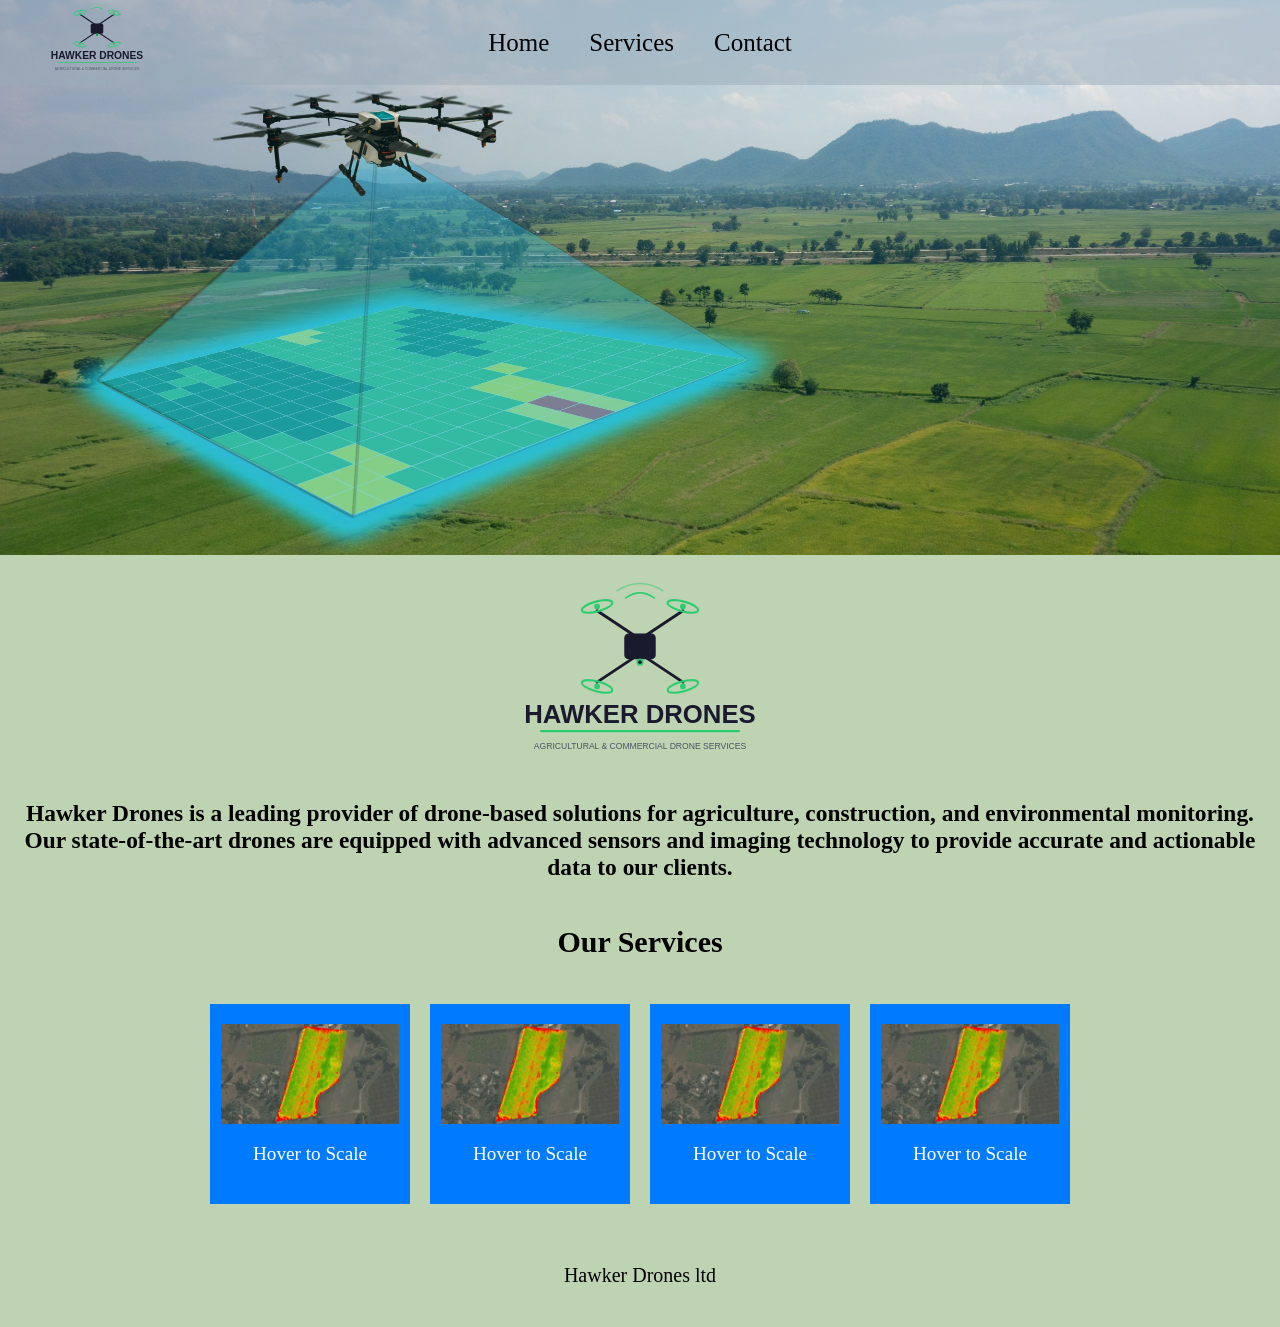
==== index.html @ 9b470d62 "Update  7" ====
<!DOCTYPE html>
<html lang="en">

<head>
    <meta charset="UTF-8">
    <meta name="Haker Drones" content="Hawker Drones">
    <title>Hawker Drones</title>
    <link href="./style.css" rel="stylesheet">
</head>


    <nav>


      <div class="nav-logo">
      <a href="./index.html">
      <object data="./images/hawkerdroneslogo.svg" alt="Hawker Drones" height="80px">

      </object>
      </a>
    </div>
 
        
        <div class="nav-links">
            <a href="./index.html">Home</a>
            <a href="./projects.html">Services</a>
            <a href="./contact.html">Contact</a>
        </div>

    </nav>




<body>



 <div >

<img src="./images/filedsrv.jpeg" style="width: 100%;  object-fit: cover; display: block;" alt="Banner">
          
        </div>


 <main>



    <div>
<img class="mainlogo" src="./images/hawkerdroneslogo.svg" style="height: 200px;" alt="Hawker Drones"></h1>
    </div>
<div>
        <h3>Hawker Drones is a leading provider of drone-based solutions for agriculture, construction, and environmental monitoring. Our state-of-the-art drones are equipped with advanced sensors and imaging technology to provide accurate and actionable data to our clients.</h2>
    </div>





<div style="width: 100%;">
    <h2 class="section-title">Our Services</h2>
</div>



<div class="box scale-box">
    <object data="./images/NRI_reflectance_map_of_a_farm.jpeg" alt="Hawker Drones" height="100px"></object>
    <p>Hover to Scale</p>
</div>
    
<div class="box scale-box">
    <object data="./images/NRI_reflectance_map_of_a_farm.jpeg" alt="Hawker Drones" height="100px"></object>
    <p>Hover to Scale</p>
</div>

<div class="box scale-box">
    <object data="./images/NRI_reflectance_map_of_a_farm.jpeg" alt="Hawker Drones" height="100px"></object>
    <p>Hover to Scale</p>
</div>


<div class="box scale-box">
    <object data="./images/NRI_reflectance_map_of_a_farm.jpeg" alt="Hawker Drones" height="100px"></object>
    <p>Hover to Scale</p>
</div>




        
    </main>

    <footer>
        <p>Hawker Drones ltd </p>
    </footer>
</body>

</html>
---- style.css ----
nav {
    background-color: #9aaab87c;
    color: rgb(75, 185, 167);
    position: fixed;
    top: 0px;
    left: 0;
    width: 100%;
    min-height: 40px;  
    display: flex;
    align-items: center;
    padding: 10 20px;
    z-index: 10;
}

nav .nav-logo {
    margin-right: auto; 
    z-index: 9;
}

nav .nav-links {
    position: absolute;  
    left: 50%;          
    transform: translateX(-50%); 
    display: flex;
    align-items: center;
}

nav .nav-links a {
    font-size: 25px;
    margin: 0 20px;
    text-decoration: none;
    color: rgb(0, 0, 0);          
}




body {
    font-family: times new roman, serif;
    font-size: 20px;
    margin: 0 0px;
    padding: 0;
    padding-top: 0px;
    text-align: center;
    background-color: #bdd3b2;
}



h2.class- {
    margin-top: 0;
    margin: 0px 0;
}


h3 {
    margin-top: 0;
    margin: 0px 0;
}





.box1 {
    top: 60px;
    left: 0;
    width: 100%;
    padding: 0px;
    margin: 20px;
    background-color: #f0f0f0;
    border: 1px solid #ccc; 


}

.sticky-box {
    position: sticky;
    width: 100%;
    top: 600px;
    z-index: 9

}


main {
    display: flex;
    justify-content: center;
    flex-wrap: wrap;
    gap: 20px;
    padding: 20px;
}

.section-title {
    width: 100%;
    text-align: center;
}






.box {
    width: 200px;
    height: 200px;
    background-color: #007BFF;
    color: white;
    display: flex;
    flex-direction: column; 
    justify-content: center;
    align-items: center;
    font-size: 1.2rem;
    transition: all 0.4s ease;
    cursor: pointer;
    
}


.scale-box:hover {
    transform: scale(1.1);
    background-color: #0056b3;
   
}




footer {
    margin: 40px 0;
}
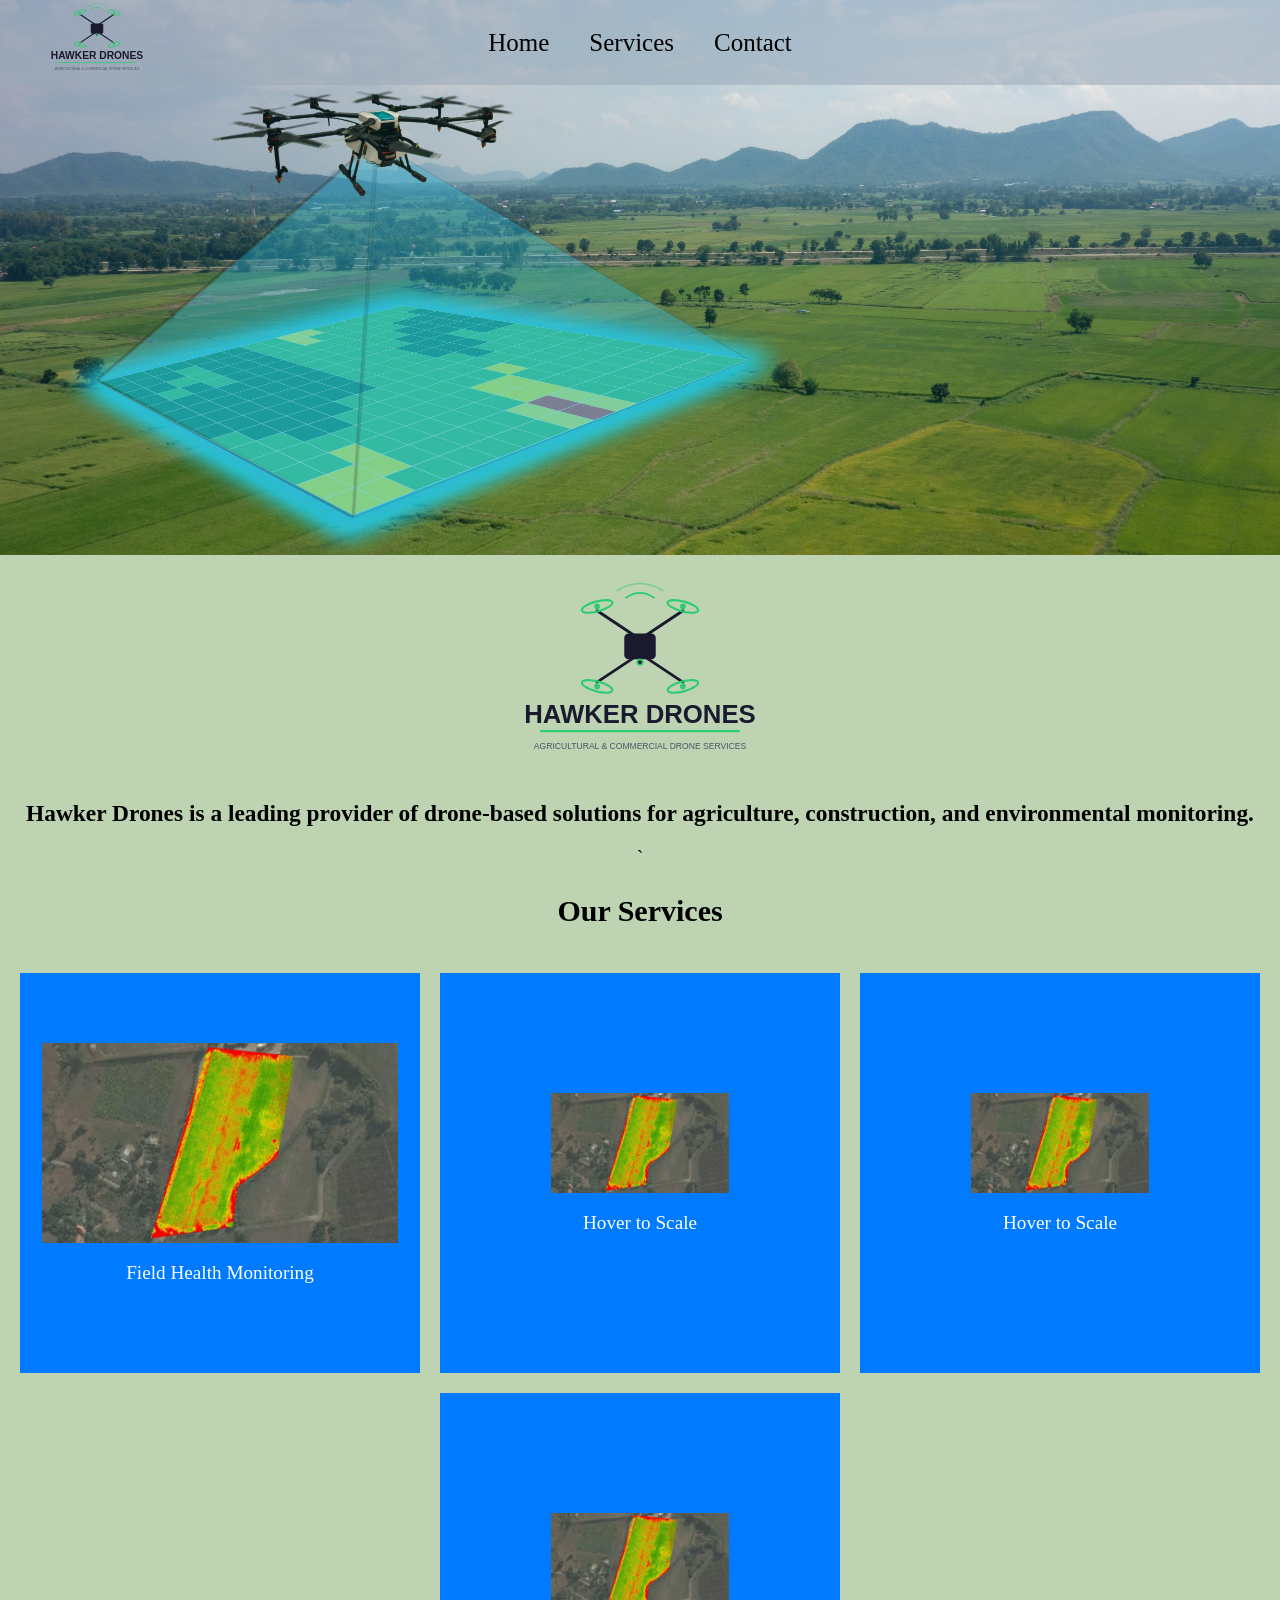
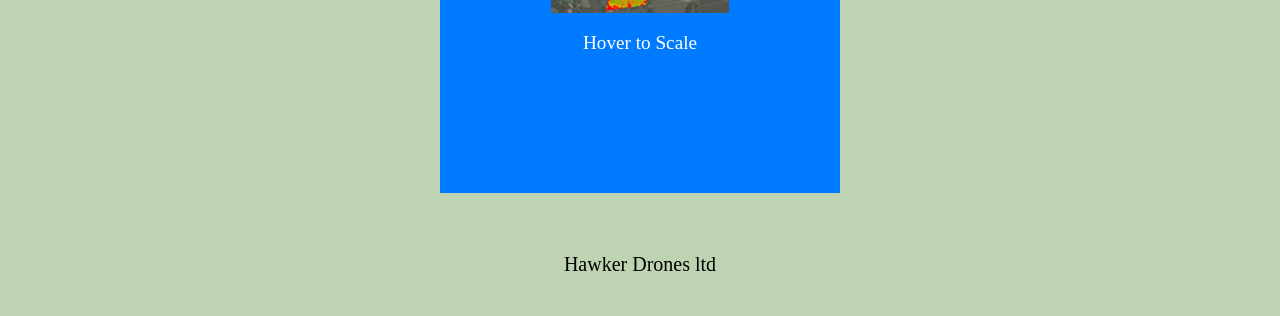
==== commit aaf98543: "update 8" ====
--- a/index.html
+++ b/index.html
@@ -50,23 +50,25 @@
     <div>
 <img class="mainlogo" src="./images/hawkerdroneslogo.svg" style="height: 200px;" alt="Hawker Drones"></h1>
     </div>
+
+    
 <div>
-        <h3>Hawker Drones is a leading provider of drone-based solutions for agriculture, construction, and environmental monitoring. Our state-of-the-art drones are equipped with advanced sensors and imaging technology to provide accurate and actionable data to our clients.</h2>
+        <h3>Hawker Drones is a leading provider of drone-based solutions for agriculture, construction, and environmental monitoring.</h3>
     </div>
 
 
 
 
 
-<div style="width: 100%;">
+<div style="width: 100%;">`
     <h2 class="section-title">Our Services</h2>
 </div>
 
 
 
 <div class="box scale-box">
-    <object data="./images/NRI_reflectance_map_of_a_farm.jpeg" alt="Hawker Drones" height="100px"></object>
-    <p>Hover to Scale</p>
+    <object data="./images/NRI_reflectance_map_of_a_farm.jpeg" alt="Hawker Drones" height="200px"></object>
+    <p>Field Health Monitoring</p>
 </div>
     
 <div class="box scale-box">
--- a/style.css
+++ b/style.css
@@ -1,6 +1,6 @@
 
 nav {
-    background-color: #9aaab87c;
+    background-color: #9aaab888;
     color: rgb(75, 185, 167);
     position: fixed;
     top: 0px;
@@ -57,6 +57,7 @@
 h3 {
     margin-top: 0;
     margin: 0px 0;
+    width: 100%;
 }
 
 
@@ -103,8 +104,8 @@
 
 
 .box {
-    width: 200px;
-    height: 200px;
+    width: 400px;
+    height: 400px;
     background-color: #007BFF;
     color: white;
     display: flex;
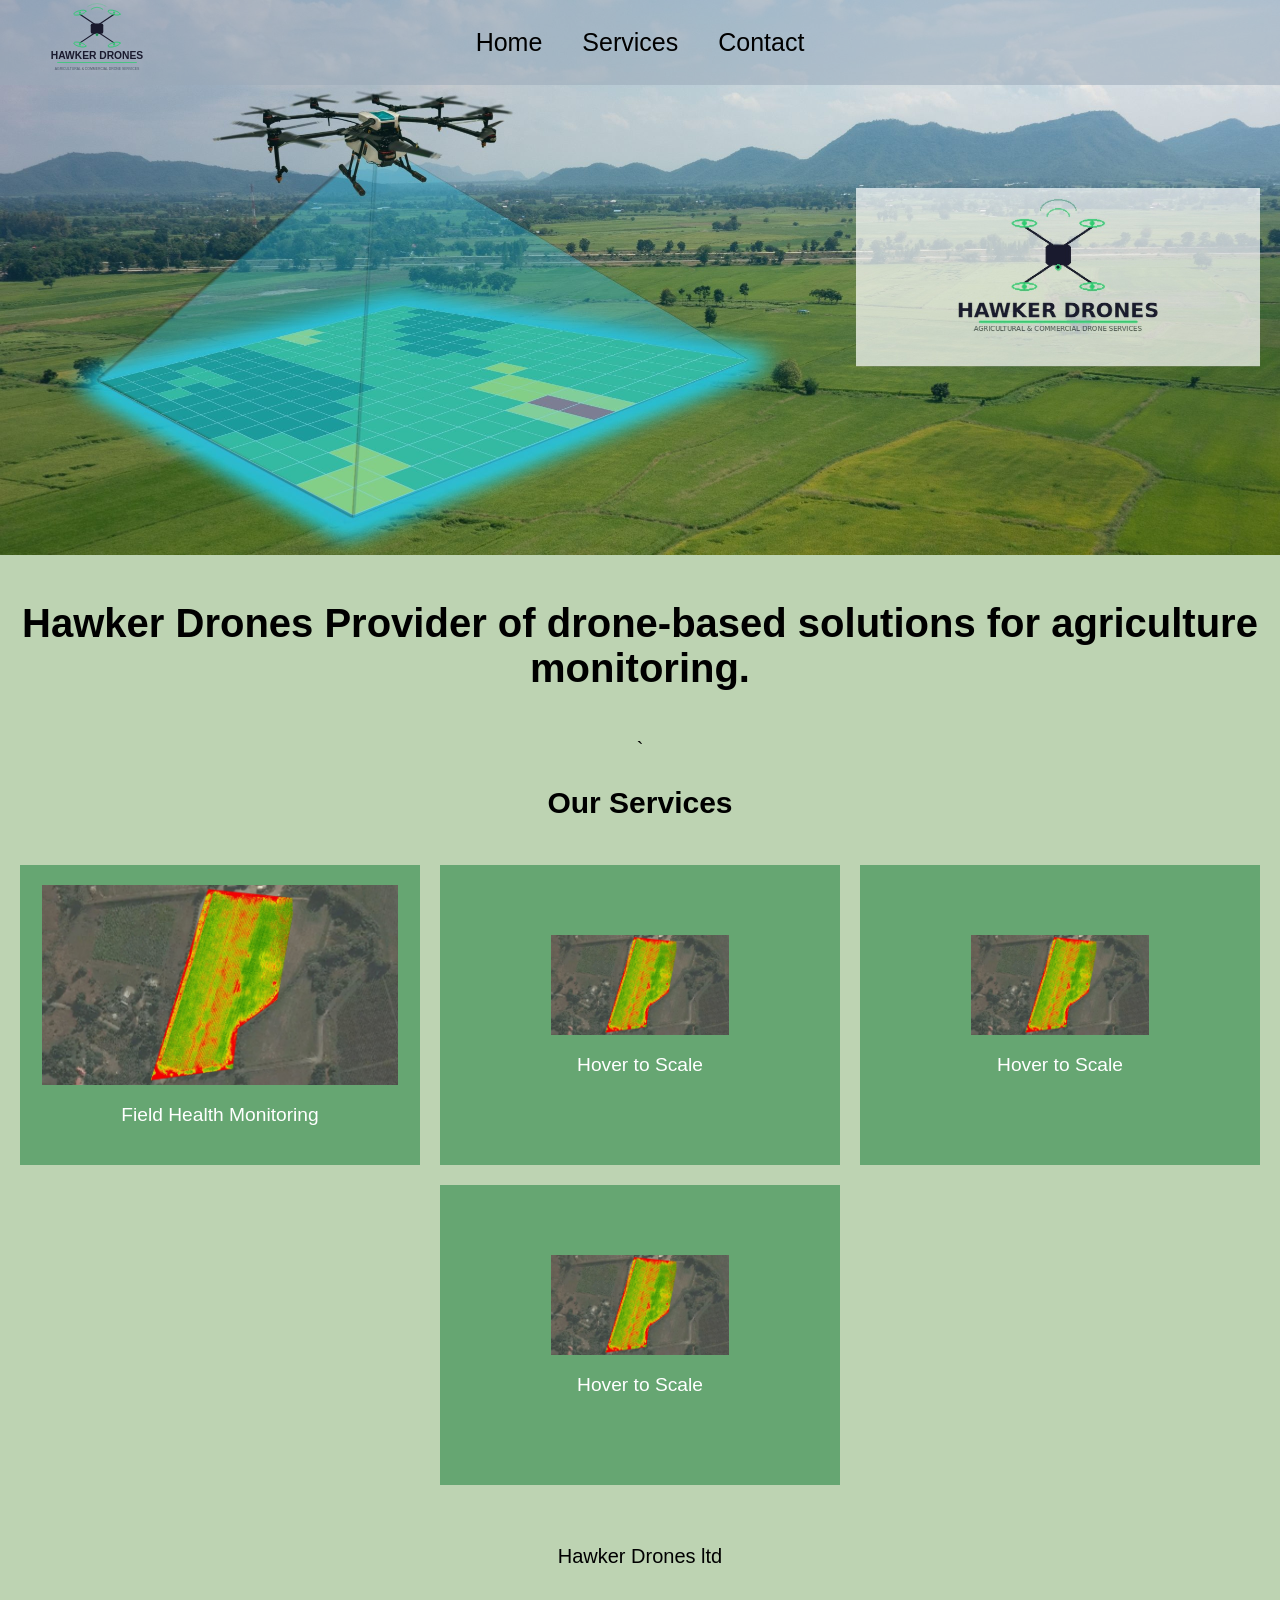
==== commit f646e2a4: "Update 9" ====
--- a/index.html
+++ b/index.html
@@ -38,22 +38,16 @@
 
  <div >
 
-<img src="./images/filedsrv.jpeg" style="width: 100%;  object-fit: cover; display: block;" alt="Banner">
+<img src="./images/hawker_branded.jpg" style="width: 100%;  object-fit: cover; display: block;" alt="Banner">
           
         </div>
 
 
  <main>
 
-
-
-    <div>
-<img class="mainlogo" src="./images/hawkerdroneslogo.svg" style="height: 200px;" alt="Hawker Drones"></h1>
-    </div>
-
-    
+ 
 <div>
-        <h3>Hawker Drones is a leading provider of drone-based solutions for agriculture, construction, and environmental monitoring.</h3>
+        <h1>Hawker Drones Provider of drone-based solutions for agriculture monitoring.</h1>
     </div>
 
 
--- a/style.css
+++ b/style.css
@@ -37,7 +37,7 @@
 
 
 body {
-    font-family: times new roman, serif;
+    font-family: arial, sans-serif;
     font-size: 20px;
     margin: 0 0px;
     padding: 0;
@@ -105,8 +105,8 @@
 
 .box {
     width: 400px;
-    height: 400px;
-    background-color: #007BFF;
+    height: 300px;
+    background-color: #08752c7a;
     color: white;
     display: flex;
     flex-direction: column; 
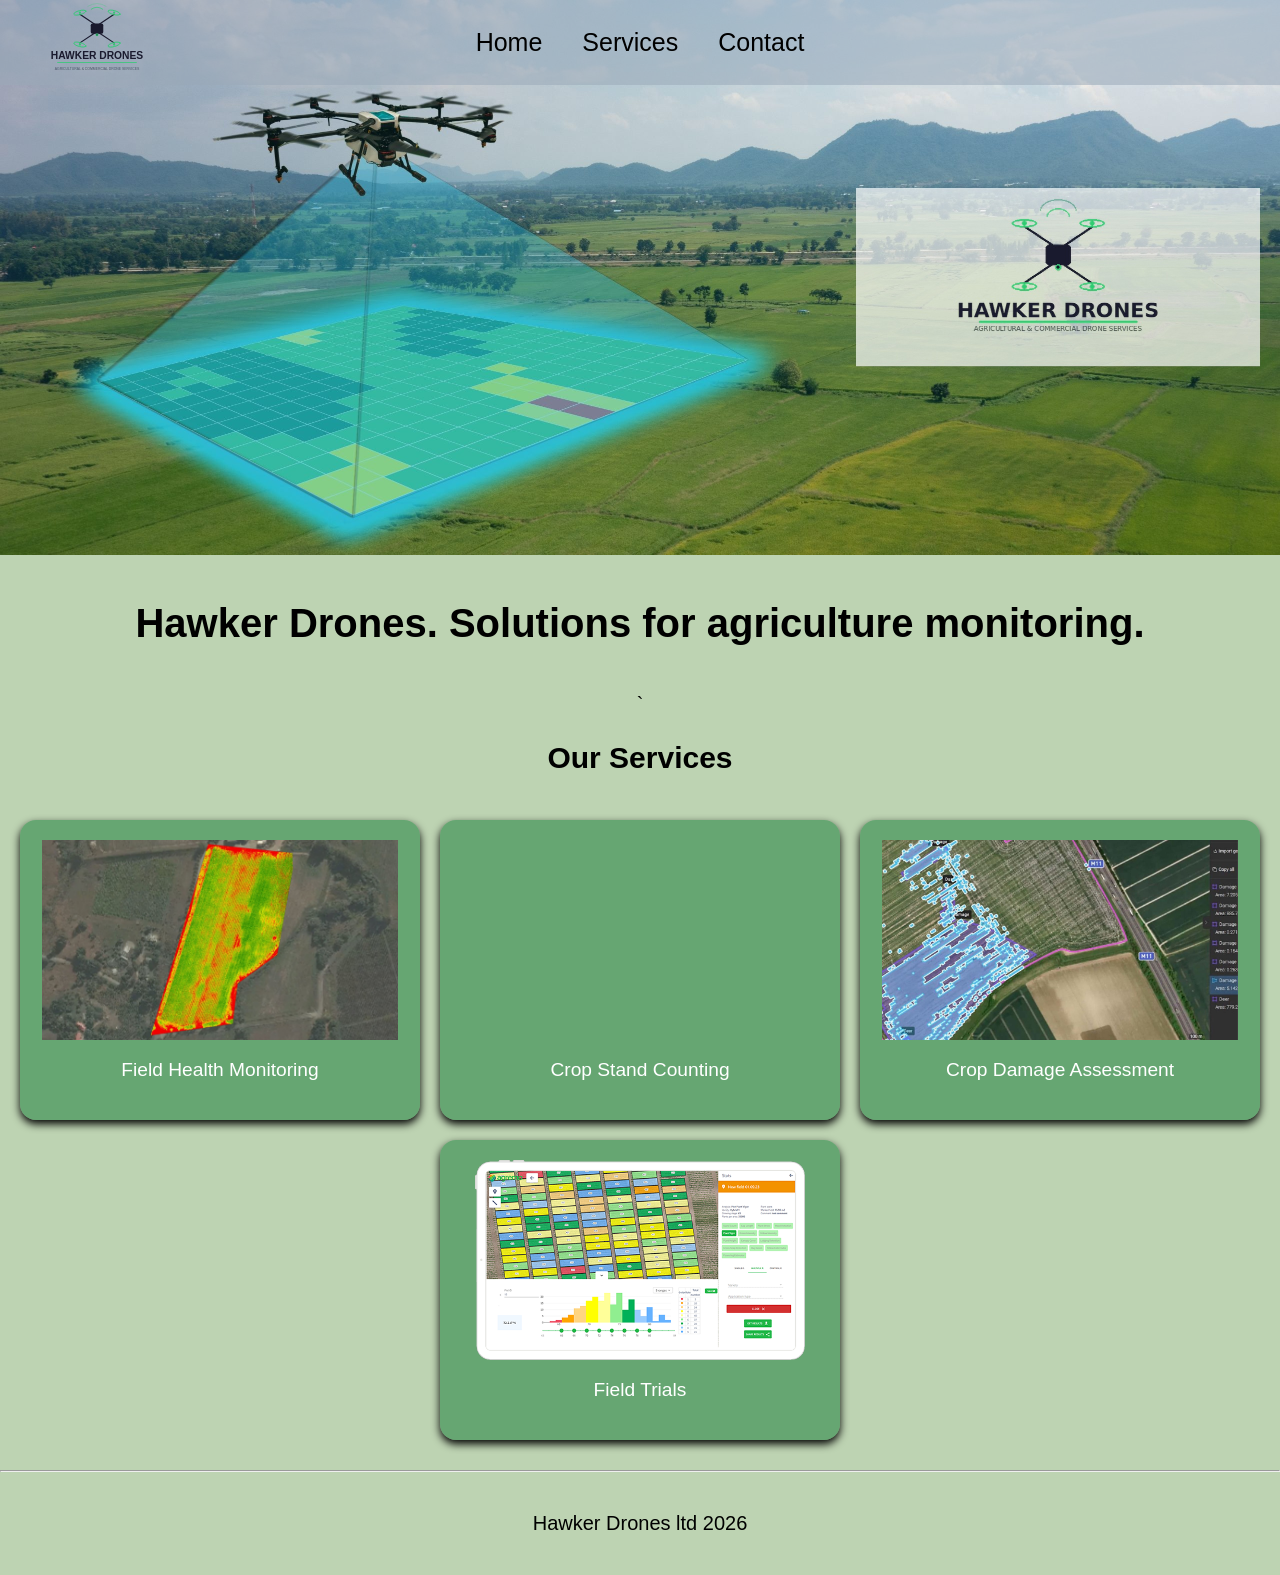
==== commit d1ea6940: "Update 10" ====
--- a/index.html
+++ b/index.html
@@ -47,7 +47,7 @@
 
  
 <div>
-        <h1>Hawker Drones Provider of drone-based solutions for agriculture monitoring.</h1>
+        <h1>Hawker Drones. Solutions for agriculture monitoring.</h1>
     </div>
 
 
@@ -66,29 +66,31 @@
 </div>
     
 <div class="box scale-box">
-    <object data="./images/NRI_reflectance_map_of_a_farm.jpeg" alt="Hawker Drones" height="100px"></object>
-    <p>Hover to Scale</p>
+    <object data="./images/plant-counts-thresholding.gif" alt="Hawker Drones" height="200px"></object>
+    <p>Crop Stand Counting</p>
 </div>
 
 <div class="box scale-box">
-    <object data="./images/NRI_reflectance_map_of_a_farm.jpeg" alt="Hawker Drones" height="100px"></object>
-    <p>Hover to Scale</p>
+    <object data="./images/cropdamage.jpg" alt="Hawker Drones" height="200px"></object>
+    <p>Crop Damage Assessment</p>
 </div>
 
 
 <div class="box scale-box">
-    <object data="./images/NRI_reflectance_map_of_a_farm.jpeg" alt="Hawker Drones" height="100px"></object>
-    <p>Hover to Scale</p>
+    <object data="./images/fieldtrials.png" alt="Hawker Drones" height="200px"></object>
+    <p>Field Trials</p>
 </div>
-
+    
 
 
 
         
     </main>
 
+    <hr>
+
     <footer>
-        <p>Hawker Drones ltd </p>
+        <p>Hawker Drones ltd 2026 </p>
     </footer>
 </body>
 
--- a/style.css
+++ b/style.css
@@ -115,6 +115,8 @@
     font-size: 1.2rem;
     transition: all 0.4s ease;
     cursor: pointer;
+    border-radius: 16px;
+    box-shadow: 0 4px 8px rgba(0, 0, 0, 1);
     
 }
 
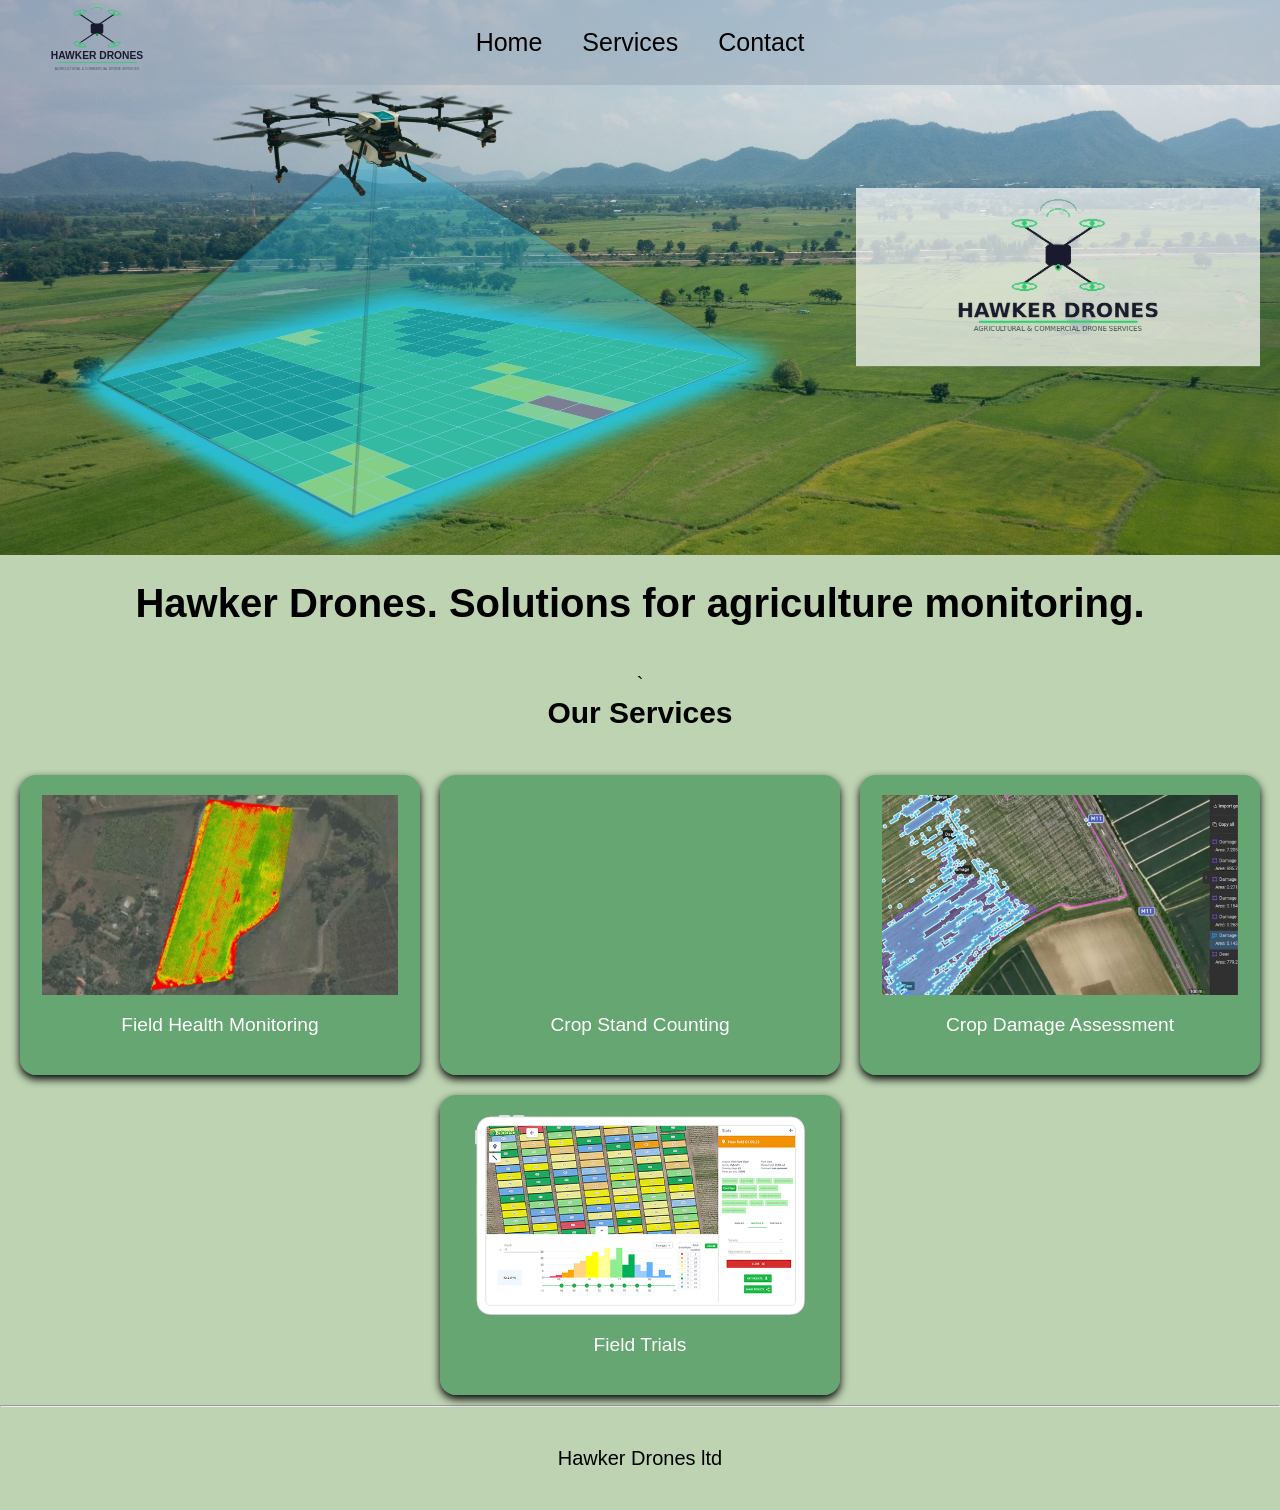
==== commit 1d569884: "Starting to play with Variables" ====
--- a/index.html
+++ b/index.html
@@ -8,7 +8,7 @@
     <link href="./style.css" rel="stylesheet">
 </head>
 
-
+<body class="light-mode">
     <nav>
 
 
@@ -32,7 +32,7 @@
 
 
 
-<body>
+
 
 
 
@@ -90,7 +90,7 @@
     <hr>
 
     <footer>
-        <p>Hawker Drones ltd 2026 </p>
+        <p>Hawker Drones ltd </p>
     </footer>
 </body>
 
--- a/style.css
+++ b/style.css
@@ -1,3 +1,32 @@
+:root {
+    --bg-color: #9aaab888;;
+    --text-color: #000000;
+    --table-border-color: #dddddd;
+    --header-bg-color: #f1f1f1;
+    --header-text-color: #333333;
+}
+
+/* Dark mode variables */
+.dark-mode {
+    --bg-color: #2e2e2e;
+    --text-color: #f1f1f1;
+    --table-border-color: #555555;
+    --header-bg-color: #444444;
+    --header-text-color: #ffffff;
+}
+
+
+
+
+
+
+
+
+
+
+
+
+
 
 nav {
     background-color: #9aaab888;
@@ -48,6 +77,7 @@
 
 
 
+
 h2.class- {
     margin-top: 0;
     margin: 0px 0;
@@ -90,12 +120,16 @@
     justify-content: center;
     flex-wrap: wrap;
     gap: 20px;
-    padding: 20px;
+    padding: 0px;
 }
 
 .section-title {
     width: 100%;
+    margin-top: 0;
     text-align: center;
+
+
+
 }
 
 
@@ -129,6 +163,150 @@
 
 
 
+.contact-logo
+{
+    width: 50%;
+    object-fit: cover;
+    display: block;
+    margin: 0 auto;
+    margin-top: 80px;
+}
+
+
+
+
+/* Form Section */
+
+
+.section {
+    max-width: 400px;
+    margin: 40px auto;
+    background-color: #ffffff;
+    border: 1px solid #b0b8d8;
+    border-radius: 10px;
+    padding: 2rem;
+    box-shadow: 0 4px 8px rgba(0, 0, 0, 1);
+}
+
+
+
+
+.form-group {
+    margin-bottom: 1.2rem;
+}
+
+.form-group label {
+    display: block;
+    font-size: 18px;
+    color: #444;
+    margin-bottom: 4px;
+    text-align: left;
+}
+
+.form-group input[type="text"],
+.form-group input[type="email"],
+.form-group input[type="tel"],
+.form-group textarea {
+    width: 100%;
+    padding: 9px 12px;
+    font-size: 16px;
+    border: 1px solid #b0b8d8;
+    border-radius: 6px;
+    background-color: #f7f8fd;
+    color: #1d1c2c;
+}
+
+.form-group input:focus,
+.form-group textarea:focus {
+    outline: none;
+    border-color: #5d7891;
+    box-shadow: 0 0 0 3px rgba(93, 120, 145, 0.2);
+}
+
+.form-group textarea {
+    resize: vertical;
+    min-height: 110px;
+}
+
+.radio-group {
+    display: flex;
+    gap: 16px;
+    flex-wrap: wrap;
+    margin-top: 6px;
+}
+
+.radio-opt {
+    display: flex;
+    align-items: center;
+    gap: 6px;
+    font-size: 15px;
+    cursor: pointer;
+}
+
+.radio-opt input[type="radio"] {
+    accent-color: #5d7891;
+    width: 16px;
+    height: 16px;
+    cursor: pointer;
+}
+
+.submit-btn {
+    margin-top: 1.25rem;
+    width: 100%;
+    padding: 10px;
+    background-color: #5d7891;
+    color: white;
+    border: none;
+    border-radius: 6px;
+    font-size: 16px;
+    cursor: pointer;
+    font-weight: 600;
+    box-shadow: 0 4px 8px rgba(0, 0, 0, 1);
+}
+
+.submit-btn:hover {
+    background-color: #4a6275;
+}
+
+.success-msg {
+    display: none;
+    margin-top: 1rem;
+    padding: 10px 14px;
+    background-color: #e6f4ea;
+    color: #2d7a3a;
+    border-radius: 6px;
+    font-size: 15px;
+    text-align: center;
+}
+
+
+
+.email-label::before {
+    content: "✉️ ";
+}
+
+.phone-label::before {
+    content: "📞 ";
+}
+
+
+/* Form Section Above */
+
+.big-center {
+  font-size: 22px;
+  text-align: center;
+  display: block;
+
+}
+
+
+
+
+
+
+
+
+
 
 footer {
     margin: 40px 0;
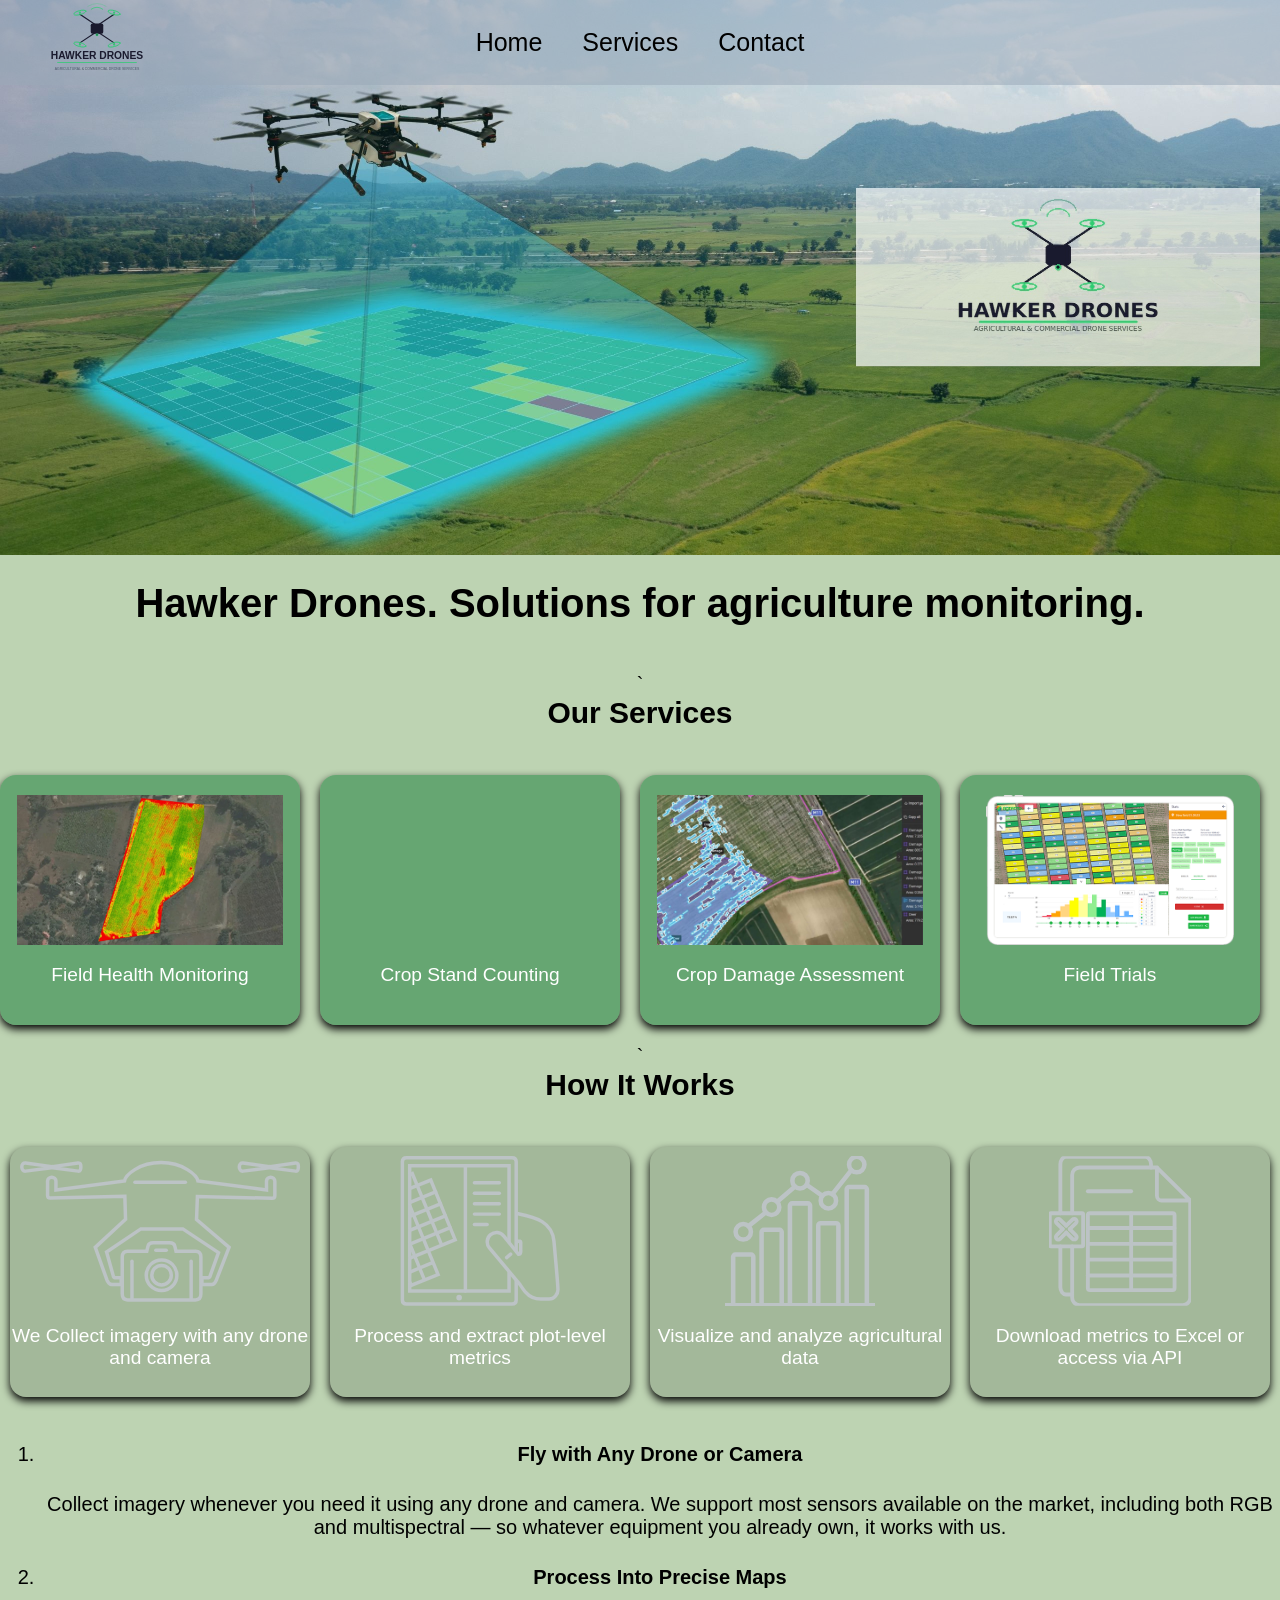
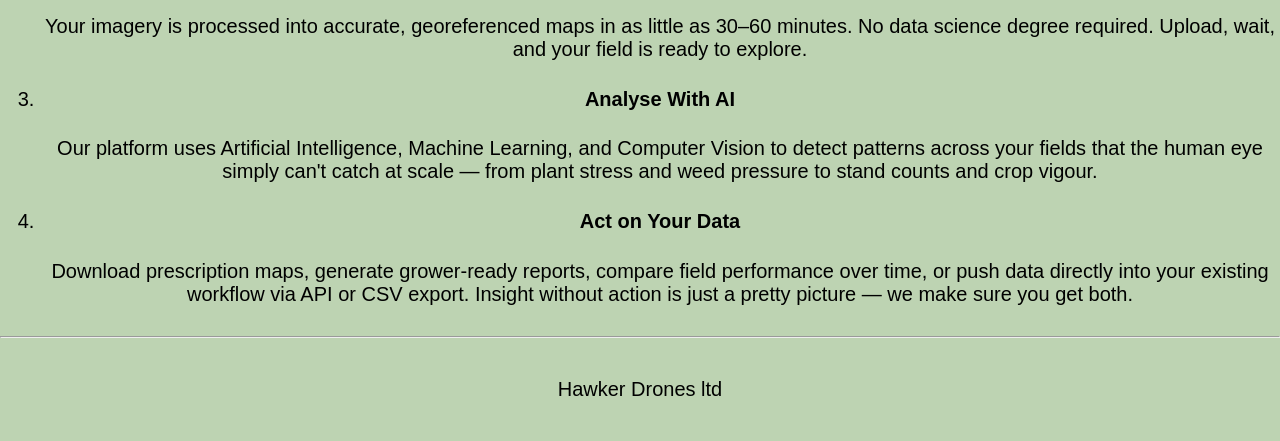
==== commit 99165aa7: "Update 14" ====
--- a/index.html
+++ b/index.html
@@ -23,7 +23,7 @@
         
         <div class="nav-links">
             <a href="./index.html">Home</a>
-            <a href="./projects.html">Services</a>
+            <a href="./services.html">Services</a>
             <a href="./contact.html">Contact</a>
         </div>
 
@@ -54,6 +54,8 @@
 
 
 
+    
+
 <div style="width: 100%;">`
     <h2 class="section-title">Our Services</h2>
 </div>
@@ -61,30 +63,81 @@
 
 
 <div class="box scale-box">
-    <object data="./images/NRI_reflectance_map_of_a_farm.jpeg" alt="Hawker Drones" height="200px"></object>
+    <object data="./images/NRI_reflectance_map_of_a_farm.jpeg" alt="Hawker Drones" height="150px"></object>
     <p>Field Health Monitoring</p>
 </div>
     
 <div class="box scale-box">
-    <object data="./images/plant-counts-thresholding.gif" alt="Hawker Drones" height="200px"></object>
+    <object data="./images/plant-counts-thresholding.gif" alt="Hawker Drones" height="150px"></object>
     <p>Crop Stand Counting</p>
 </div>
 
 <div class="box scale-box">
-    <object data="./images/cropdamage.jpg" alt="Hawker Drones" height="200px"></object>
+    <object data="./images/cropdamage.jpg" alt="Hawker Drones" height="150px"></object>
     <p>Crop Damage Assessment</p>
 </div>
 
 
 <div class="box scale-box">
-    <object data="./images/fieldtrials.png" alt="Hawker Drones" height="200px"></object>
+    <object data="./images/fieldtrials.png" alt="Hawker Drones" height="150px"></object>
     <p>Field Trials</p>
 </div>
     
+<br>
+
+
+        <div style="width: 100%;">`
+    <h2 class="section-title">How It Works </h2>
+</div>
+
+<div class="box2 scale-box">
+    <object data="./images/droneicon.svg" alt="Hawker Drones" height="150px"></object>
+    <p>We Collect imagery with any drone and camera</p>
+</div>
+    
+<div class="box2 scale-box">
+    <object data="./images/procesicon.svg" alt="Hawker Drones" height="150px"></object>
+    <p>Process and extract plot-level metrics</p>
+</div>
+
+<div class="box2 scale-box">
+    <object data="./images/visualizeicon.svg" alt="Hawker Drones" height="150px"></object>
+    <p>Visualize and analyze agricultural data</p>
+</div>
+
+
+<div class="box2 scale-box">
+    <object data="./images/matricsicon.svg" alt="Hawker Drones" height="150px"></object>
+    <p>Download metrics to Excel or access via API</p>
+</div>
+
+<div>
+
+<ol>
+ <li>
+    <h4>Fly with Any Drone or Camera</h4>
+    <p>Collect imagery whenever you need it using any drone and camera. We support most sensors available on the market, including both RGB and multispectral — so whatever equipment you already own, it works with us.</p>
+  </li>
+  <li>
+    <h4>Process Into Precise Maps</h4>
+    <p>Your imagery is processed into accurate, georeferenced maps in as little as 30–60 minutes. No data science degree required. Upload, wait, and your field is ready to explore.</p>
+  </li>
+  <li>
+    <h4>Analyse With AI</h4>
+    <p>Our platform uses Artificial Intelligence, Machine Learning, and Computer Vision to detect patterns across your fields that the human eye simply can't catch at scale — from plant stress and weed pressure to stand counts and crop vigour.</p>
+  </li>
+  <li>
+    <h4>Act on Your Data</h4>
+    <p>Download prescription maps, generate grower-ready reports, compare field performance over time, or push data directly into your existing workflow via API or CSV export. Insight without action is just a pretty picture — we make sure you get both.</p>
+  </li>
+</ol>
+
+
+</div>
 
 
 
-        
+
     </main>
 
     <hr>
--- a/style.css
+++ b/style.css
@@ -1,30 +1,15 @@
+
 :root {
-    --bg-color: #9aaab888;;
+    --bg-color: #bdd3b2;
     --text-color: #000000;
-    --table-border-color: #dddddd;
-    --header-bg-color: #f1f1f1;
-    --header-text-color: #333333;
+
 }
 
 /* Dark mode variables */
 .dark-mode {
     --bg-color: #2e2e2e;
     --text-color: #f1f1f1;
-    --table-border-color: #555555;
-    --header-bg-color: #444444;
-    --header-text-color: #ffffff;
-}
-
-
-
-
-
-
-
-
-
-
-
+}
 
 
 
@@ -66,13 +51,15 @@
 
 
 body {
+    background-color: var(--bg-color);
+    color: var(--text-color);
     font-family: arial, sans-serif;
     font-size: 20px;
     margin: 0 0px;
     padding: 0;
     padding-top: 0px;
     text-align: center;
-    background-color: #bdd3b2;
+   
 }
 
 
@@ -134,12 +121,9 @@
 
 
 
-
-
-
 .box {
-    width: 400px;
-    height: 300px;
+    width: 300px;
+    height: 250px;
     background-color: #08752c7a;
     color: white;
     display: flex;
@@ -153,6 +137,36 @@
     box-shadow: 0 4px 8px rgba(0, 0, 0, 1);
     
 }
+
+.box2 {
+    width: 300px;
+    height: 250px;
+    background-color: #01110623;
+    color: white;
+    display: flex;
+    flex-direction: column; 
+    justify-content: center;
+    align-items: center;
+    font-size: 1.2rem;
+    transition: all 0.4s ease;
+    cursor: pointer;
+    border-radius: 16px;
+    box-shadow: 0 4px 8px rgba(0, 0, 0, 1);
+    
+}
+
+
+
+
+
+
+
+
+
+
+
+
+
 
 
 .scale-box:hover {
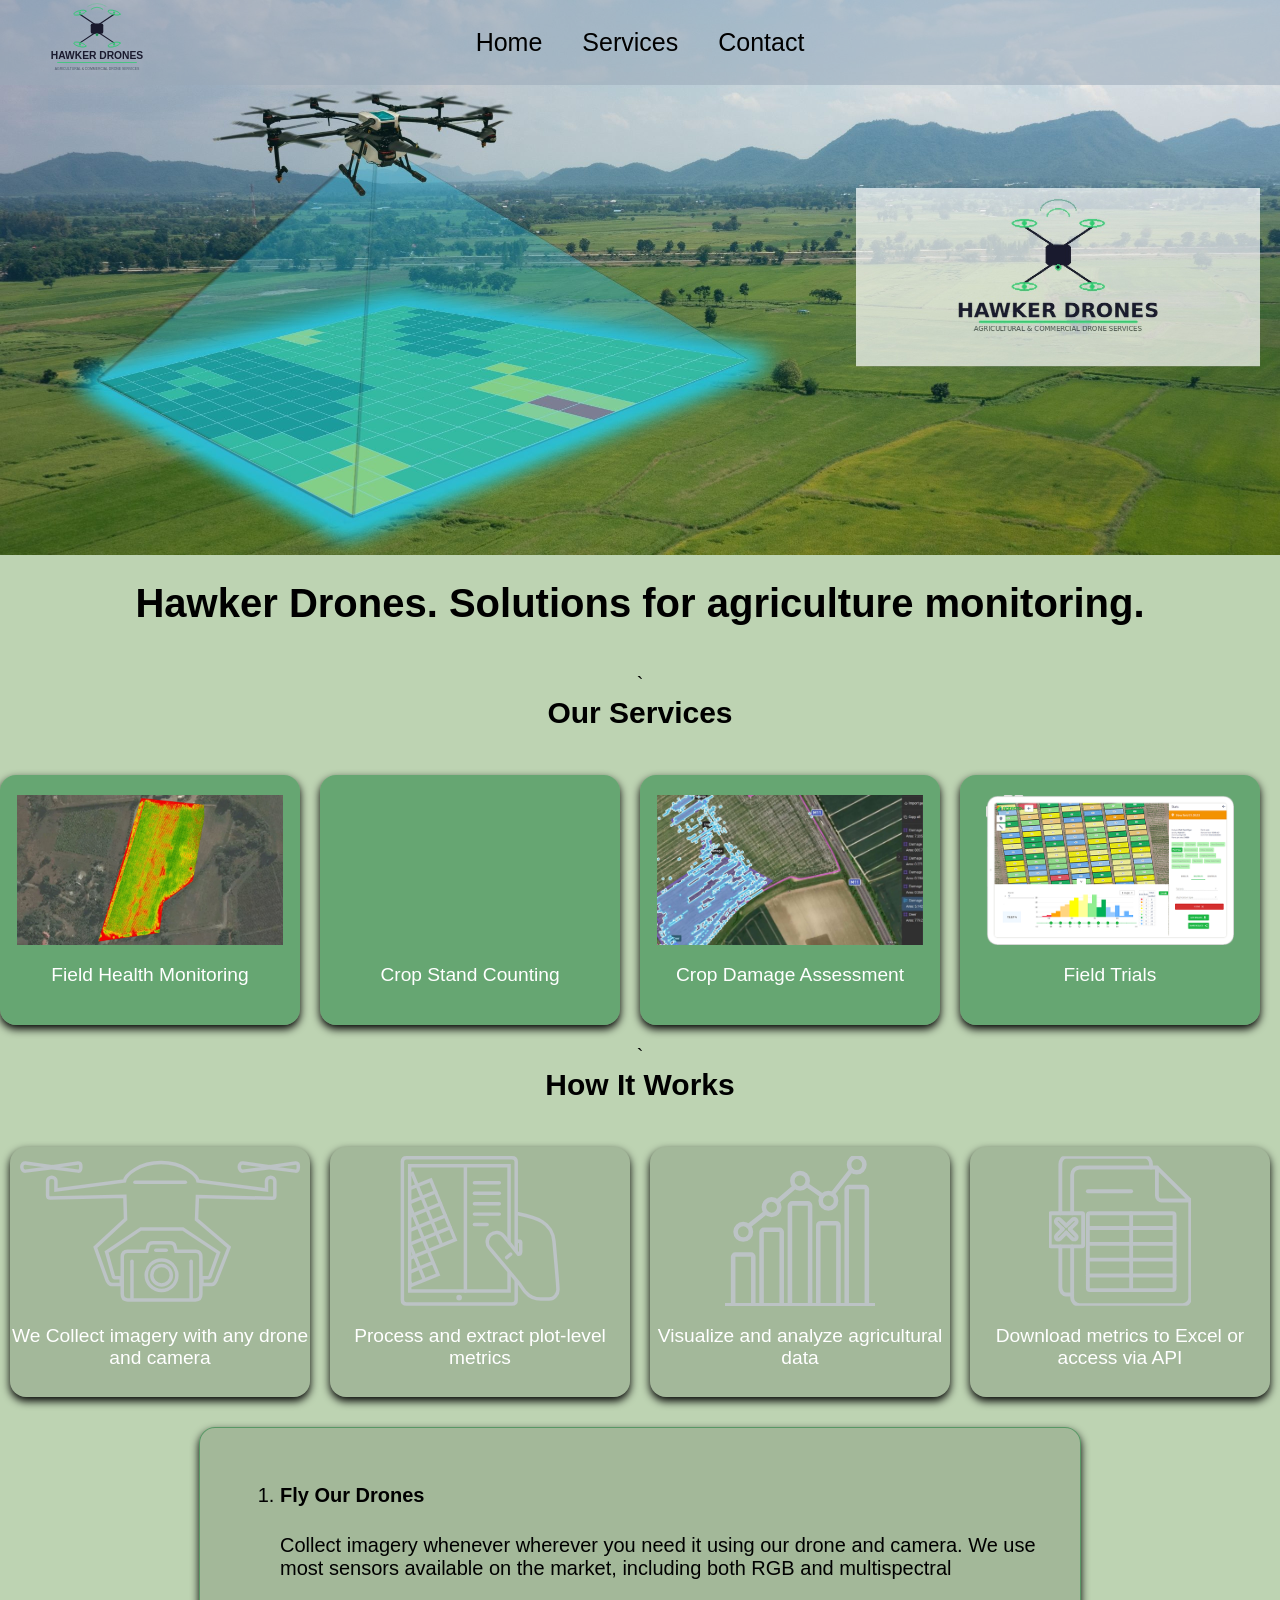
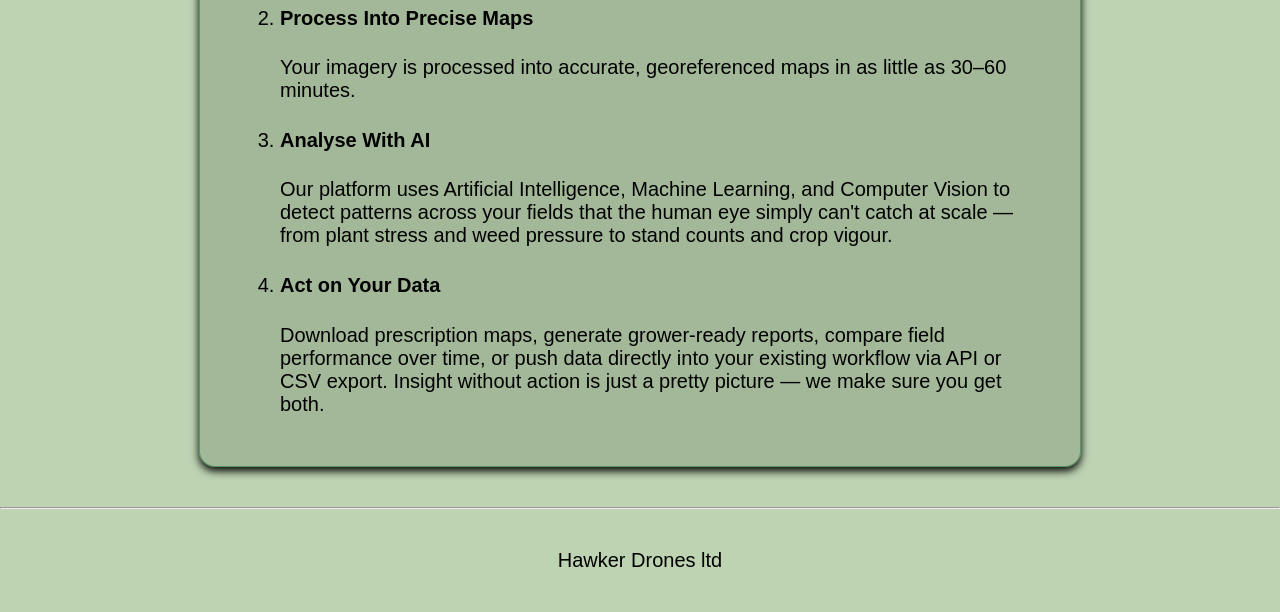
==== commit d2aec14b: "Update 15" ====
--- a/index.html
+++ b/index.html
@@ -111,16 +111,16 @@
     <p>Download metrics to Excel or access via API</p>
 </div>
 
-<div>
+<div class="how-it-works-box">
 
 <ol>
  <li>
-    <h4>Fly with Any Drone or Camera</h4>
-    <p>Collect imagery whenever you need it using any drone and camera. We support most sensors available on the market, including both RGB and multispectral — so whatever equipment you already own, it works with us.</p>
+    <h4>Fly Our Drones </h4>
+    <p>Collect imagery whenever wherever you need it using our drone and camera. We use most sensors available on the market, including both RGB and multispectral</p>
   </li>
   <li>
     <h4>Process Into Precise Maps</h4>
-    <p>Your imagery is processed into accurate, georeferenced maps in as little as 30–60 minutes. No data science degree required. Upload, wait, and your field is ready to explore.</p>
+    <p>Your imagery is processed into accurate, georeferenced maps in as little as 30–60 minutes.</p>
   </li>
   <li>
     <h4>Analyse With AI</h4>
--- a/style.css
+++ b/style.css
@@ -157,7 +157,17 @@
 
 
 
-
+.how-it-works-box {
+    width: 90%;
+    max-width: 800px;
+    background-color: #01110623;
+    border: 1px solid #08752c7a;
+    border-radius: 16px;
+    box-shadow: 0 4px 8px rgba(0, 0, 0, 1);
+    padding: 30px 40px;
+    margin: 10px auto 30px auto;
+    text-align: left;
+}
 
 
 
